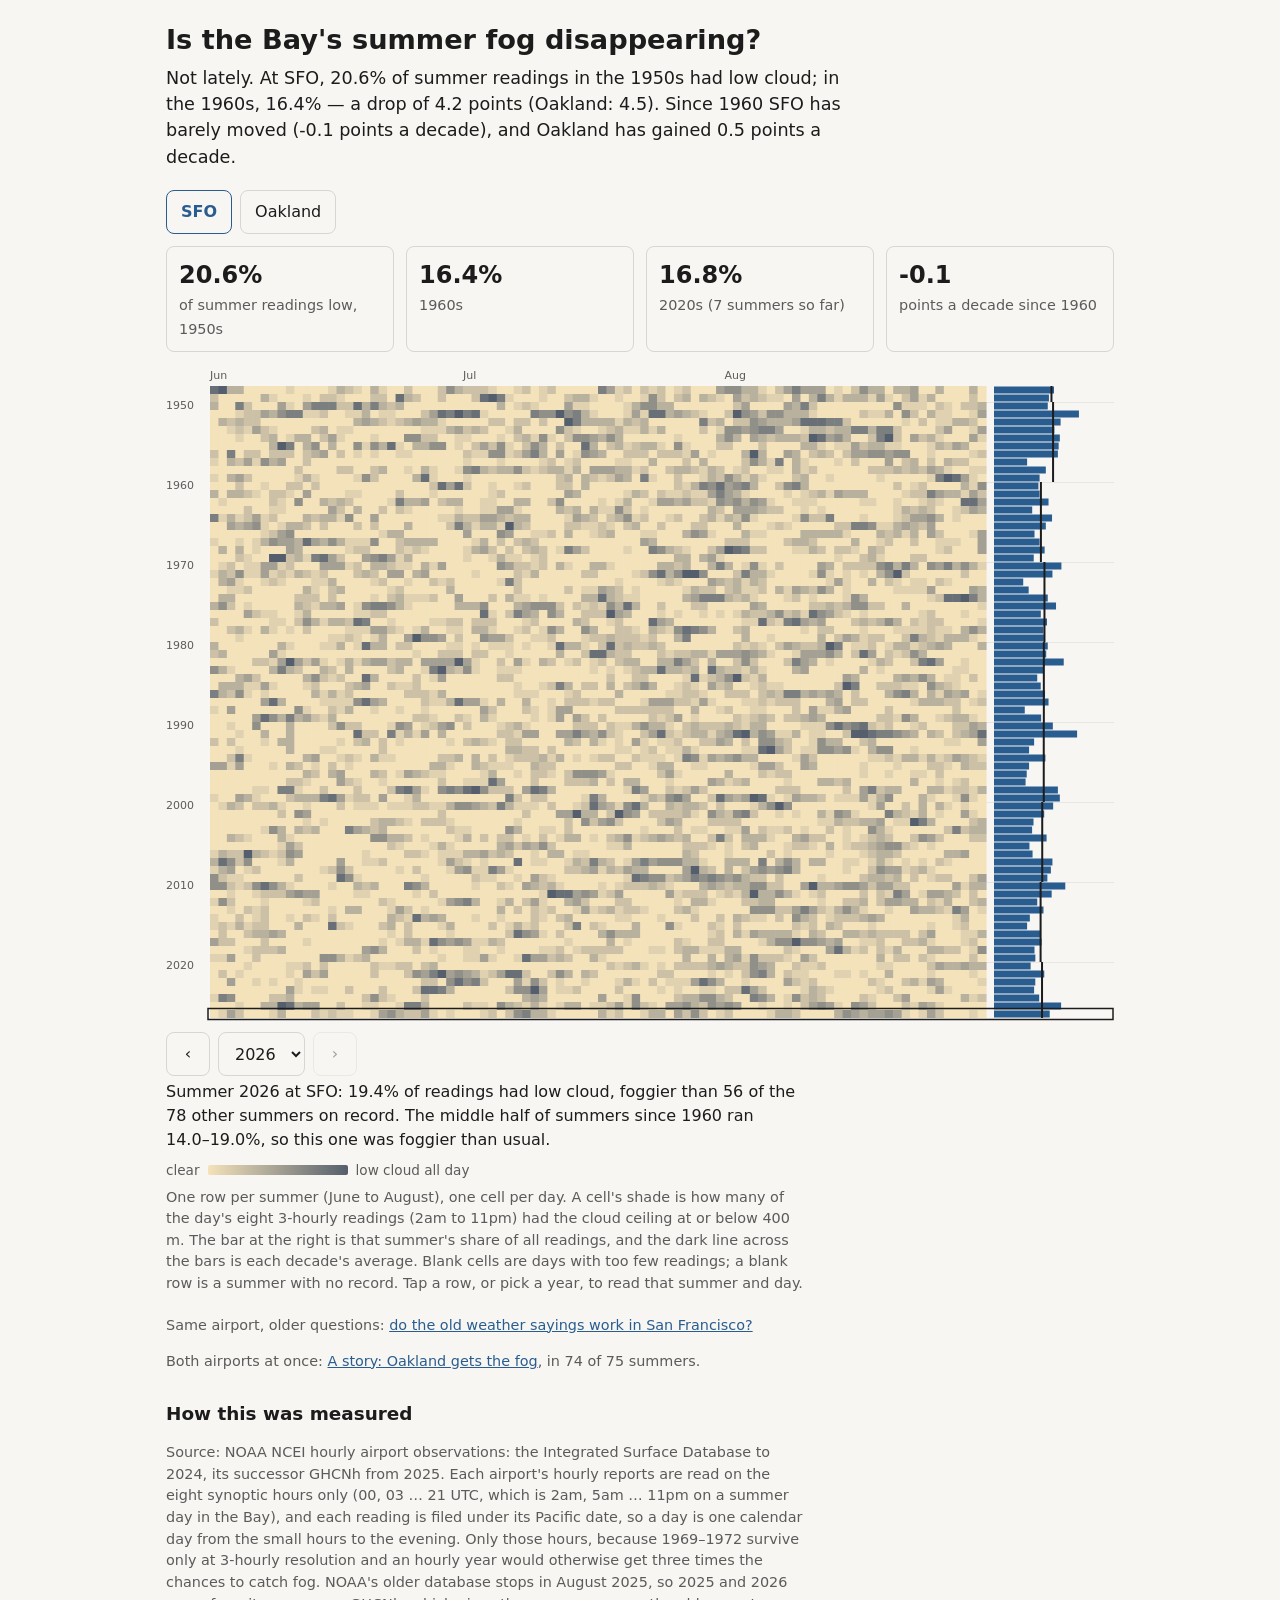
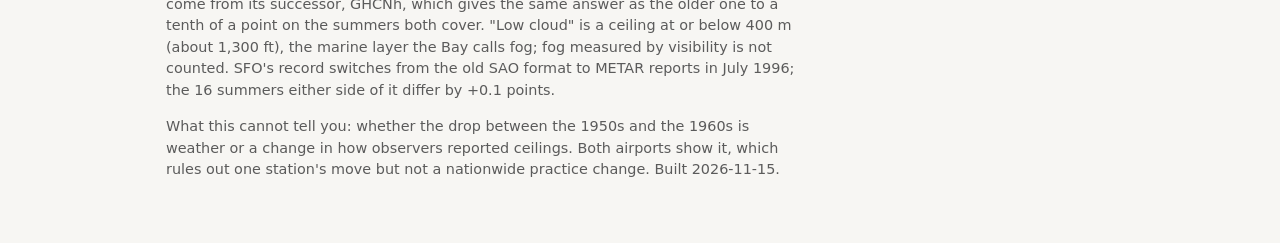
==== index.html @ 88e9e468 "Update fog-decades 2026-11-16 🤖 Generated with [Claude Code](https://claude.com/claude-code)" ====
<!doctype html>
<html lang="en">
<head>
<meta charset="utf-8">
<meta name="viewport" content="width=device-width, initial-scale=1">
<title>Is the Bay's summer fog disappearing?</title>
<meta name="description" content="Every summer day at SFO and Oakland since 1948, read from NOAA's hourly airport observations.">
<meta property="og:type" content="website">
<meta property="og:url" content="https://matmat202.github.io/fog-decades/">
<meta property="og:title" content="Is the Bay's summer fog disappearing?">
<meta property="og:description" content="Every summer day at SFO and Oakland since 1948. The drop came in the 1950s, and SFO has barely moved since.">
<meta property="og:image" content="https://matmat202.github.io/fog-decades/icons/card.png">
<meta property="og:image:width" content="1200">
<meta property="og:image:height" content="630">
<meta name="twitter:card" content="summary_large_image">
<link rel="apple-touch-icon" href="icons/icon-180.png">
<style>
  :root { --bg:#f7f6f3; --fg:#1c1c1c; --muted:#5b5b5b; --line:#d9d6cf; --accent:#2a5d8f; }
  @media (prefers-color-scheme: dark) {
    :root { --bg:#16181b; --fg:#ececec; --muted:#a9a9a9; --line:#33363b; --accent:#8db8e6; }
  }
  * { box-sizing:border-box; }
  body { margin:0; background:var(--bg); color:var(--fg); font:16px/1.5 system-ui, -apple-system, "Segoe UI", sans-serif; }
  main { max-width:980px; margin:0 auto; padding:24px 16px 48px; }
  h1 { font-size:1.7rem; line-height:1.2; margin:0 0 8px; }
  .lede { font-size:1.1rem; margin:0 0 20px; max-width:62ch; }
  .tabs { display:flex; gap:8px; margin:0 0 12px; flex-wrap:wrap; }
  .tabs button { font:inherit; padding:8px 14px; min-height:44px; border:1px solid var(--line); background:transparent; color:var(--fg); border-radius:8px; cursor:pointer; }
  .tabs button[aria-pressed="true"] { border-color:var(--accent); color:var(--accent); font-weight:600; }
  .stats { display:grid; grid-template-columns:repeat(auto-fit, minmax(150px, 1fr)); gap:12px; margin:0 0 16px; }
  .stat { border:1px solid var(--line); border-radius:8px; padding:10px 12px; }
  .stat b { display:block; font-size:1.5rem; }
  .stat span { color:var(--muted); font-size:.9rem; }
  figure { margin:0 0 20px; }
  canvas { width:100%; display:block; }
  figcaption, .note { color:var(--muted); font-size:.9rem; max-width:70ch; }
  .legend { display:flex; align-items:center; gap:8px; color:var(--muted); font-size:.85rem; margin:6px 0; }
  .legend i { display:inline-block; width:140px; height:10px; border-radius:2px; }
  h2 { font-size:1.15rem; margin:28px 0 6px; }
  a { color:var(--accent); }
  canvas { cursor:pointer; }
  .pick { display:flex; align-items:center; gap:8px; margin:10px 0 4px; }
  .pick button, .pick select { font:inherit; min-height:44px; padding:6px 12px; border:1px solid var(--line); background:transparent; color:var(--fg); border-radius:8px; }
  .pick button { min-width:44px; cursor:pointer; }
  .pick button:disabled { opacity:.4; cursor:default; }
  #readout { margin:0 0 8px; max-width:62ch; min-height:3em; }
</style>
</head>
<body>
<main>
  <h1>Is the Bay's summer fog disappearing?</h1>
  <p class="lede" id="answer">Loading NOAA's airport record…</p>

  <div class="tabs" role="group" aria-label="Airport">
    <button type="button" data-stn="sfo" aria-pressed="true">SFO</button>
    <button type="button" data-stn="oak" aria-pressed="false">Oakland</button>
  </div>

  <div class="stats" id="stats"></div>

  <figure>
    <canvas id="grid" role="img" aria-label="One row per summer, one cell per day, darker grey for more low-cloud readings"></canvas>
    <div class="pick">
      <button type="button" id="prev" aria-label="Earlier summer">&lsaquo;</button>
      <select id="year" aria-label="Summer"></select>
      <button type="button" id="next" aria-label="Later summer">&rsaquo;</button>
    </div>
    <p id="readout" aria-live="polite"></p>
    <div class="legend">clear <i id="ramp"></i> low cloud all day</div>
    <figcaption>One row per summer (June to August), one cell per day. A cell's shade is how many of the
      day's eight 3-hourly readings (2am to 11pm) had the cloud ceiling at or below <span class="lowm">400</span> m. The bar at the right is
      that summer's share of all readings, and the dark line across the bars is each decade's average. Blank cells are days with too few readings; a blank row is a summer with no record.
      Tap a row, or pick a year, to read that summer and day.</figcaption>
  </figure>

  <p class="note">Same airport, older questions: <a href="lore/">do the old weather sayings work in San Francisco?</a></p>
  <p class="note">Both airports at once: <a href="story/">A story: Oakland gets the fog</a>, in 74 of 75 summers.</p>

  <h2>How this was measured</h2>
  <p class="note">Source: <span id="source"></span>. Each airport's hourly reports are read on the eight
    synoptic hours only (00, 03 … 21 UTC, which is 2am, 5am … 11pm on a summer day in the Bay), and each reading is
    filed under its Pacific date, so a day is one calendar day from the small hours to the evening. Only those hours, because 1969–1972 survive only at 3-hourly resolution and an
    hourly year would otherwise get three times the chances to catch fog. NOAA's older database stops
    in August 2025, so 2025 and 2026 come from its successor, GHCNh, which gives the same answer as the
    older one to a tenth of a point on the summers both cover. "Low cloud" is a ceiling at or below
    <span class="lowm">400</span> m (about 1,300 ft), the marine layer the Bay calls fog;
    fog measured by visibility is not counted. SFO's record switches from the old SAO format to
    METAR reports in July <span id="asos-year"></span>; the
    <span id="asos-span"></span> summers either side of it differ by <span id="asos-step"></span> points.</p>
  <p class="note">What this cannot tell you: whether the drop between the 1950s and the 1960s is weather or a
    change in how observers reported ceilings. Both airports show it, which rules out one station's move but
    not a nationwide practice change. Built <span id="built"></span>.</p>
</main>
<script src="data/fog-data.js"></script>
<script src="fog.js"></script>
</body>
</html>
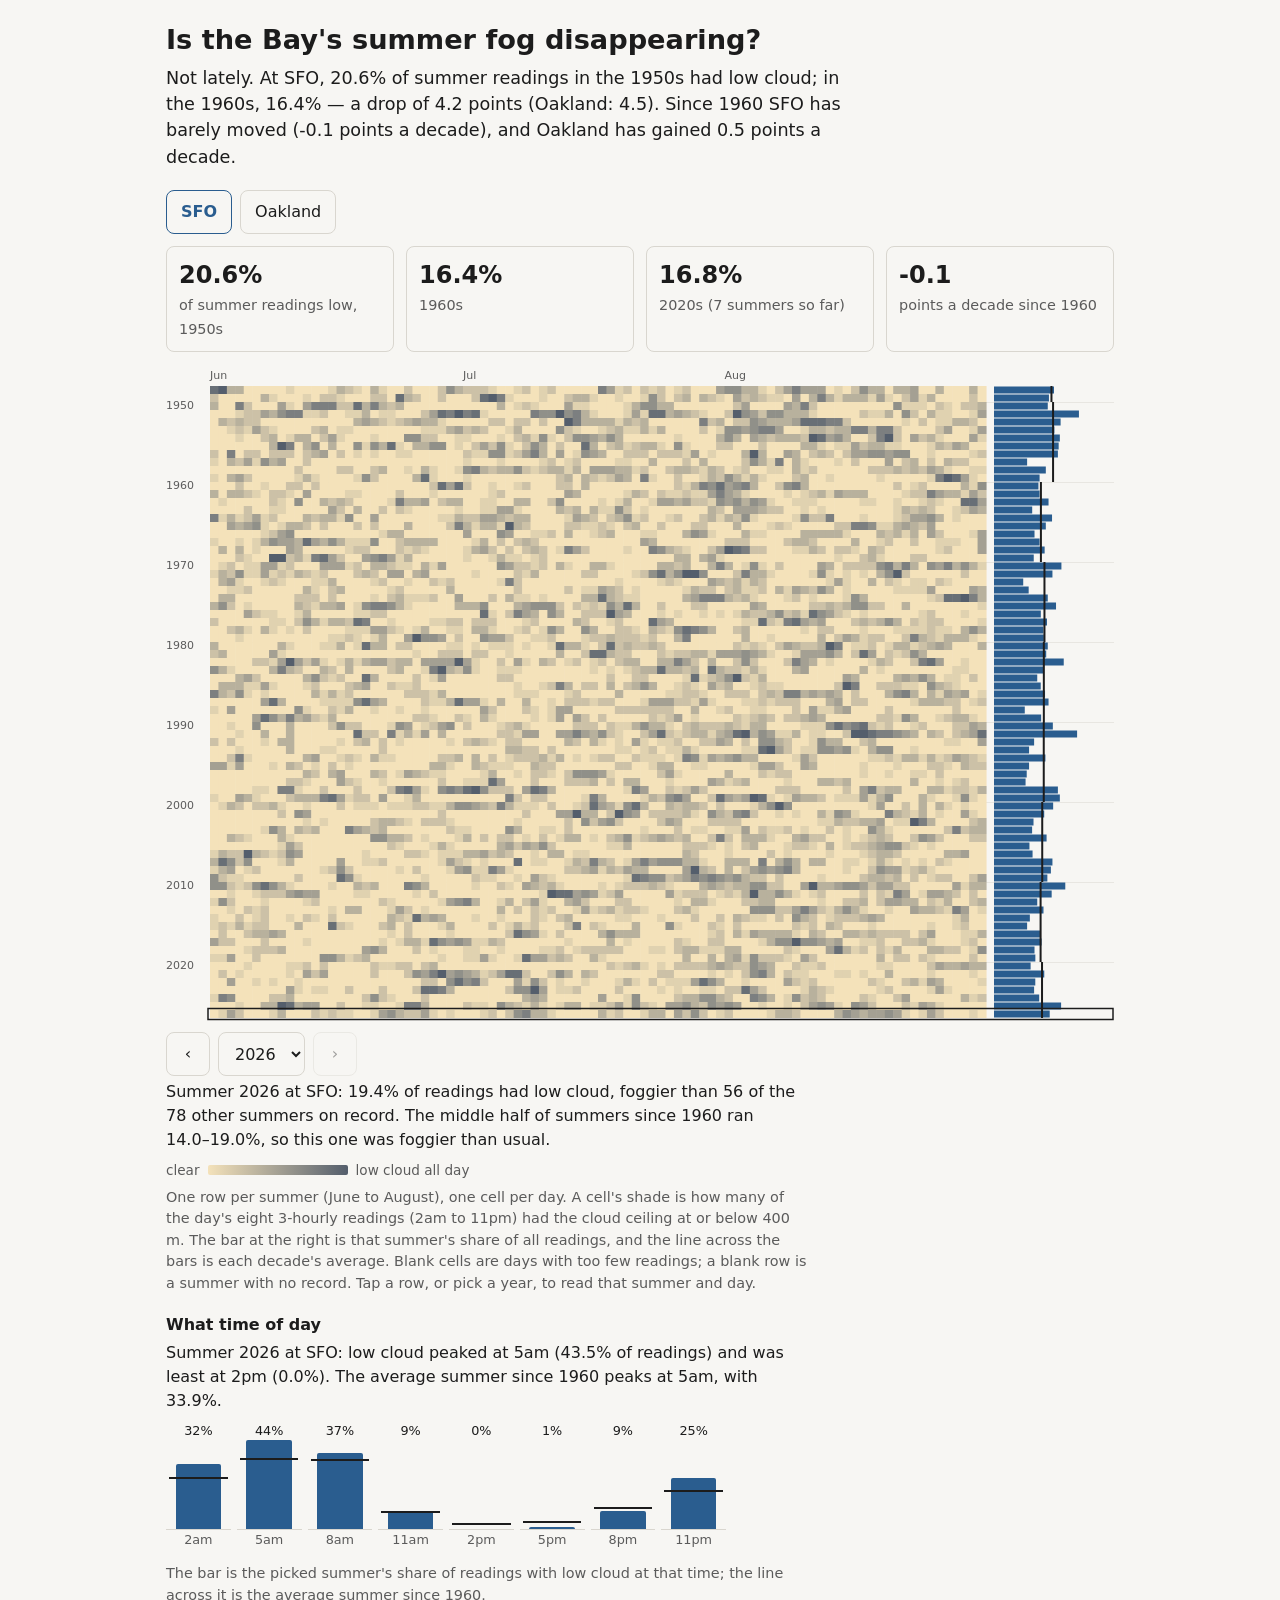
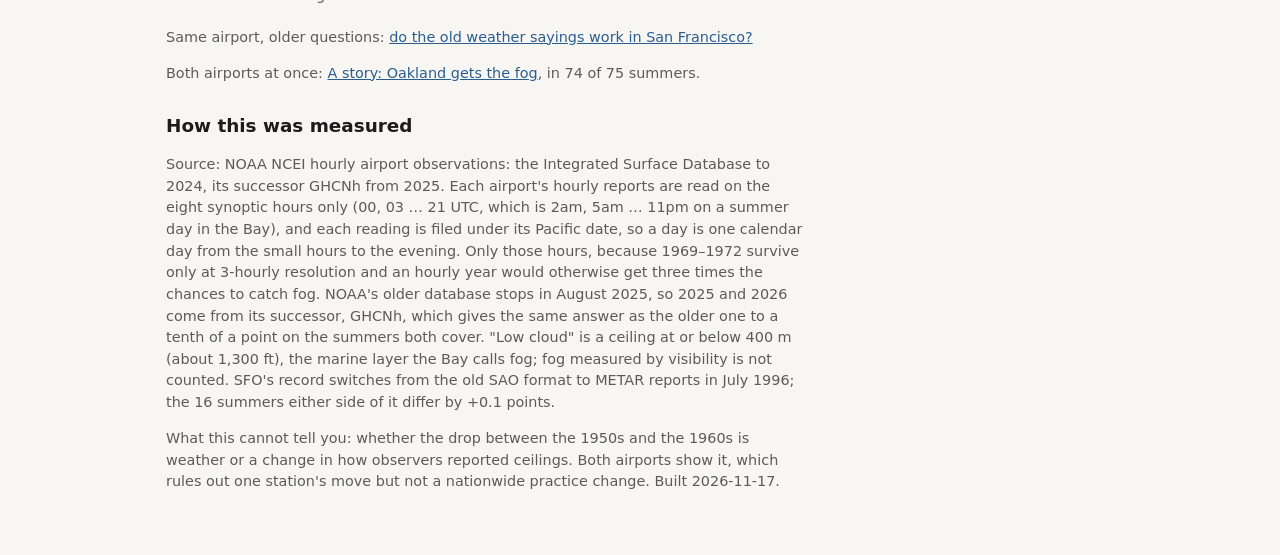
==== commit 5ae63683: "Update fog-decades 2026-11-17 🤖 Generated with [Claude Code](https://claude.com/claude-code)" ====
--- a/index.html
+++ b/index.html
@@ -44,6 +44,15 @@
   .pick button { min-width:44px; cursor:pointer; }
   .pick button:disabled { opacity:.4; cursor:default; }
   #readout { margin:0 0 8px; max-width:62ch; min-height:3em; }
+  h3 { font-size:1rem; margin:18px 0 4px; }
+  #when { margin:0 0 8px; max-width:62ch; }
+  .hours { display:grid; grid-template-columns:repeat(8, 1fr); gap:6px; max-width:560px; }
+  .hr { display:flex; flex-direction:column; align-items:center; font-size:.8rem; color:var(--muted); min-width:0; }
+  .hr .col { position:relative; width:100%; height:90px; border-bottom:1px solid var(--line); }
+  .hr .bar { position:absolute; bottom:0; left:15%; width:70%; background:var(--accent); border-radius:2px 2px 0 0; }
+  .hr .avg { position:absolute; left:5%; width:90%; height:2px; margin-bottom:-1px; background:var(--fg); }
+  .hr .v { color:var(--fg); }
+  .hr .t { white-space:nowrap; }
 </style>
 </head>
 <body>
@@ -69,8 +78,12 @@
     <div class="legend">clear <i id="ramp"></i> low cloud all day</div>
     <figcaption>One row per summer (June to August), one cell per day. A cell's shade is how many of the
       day's eight 3-hourly readings (2am to 11pm) had the cloud ceiling at or below <span class="lowm">400</span> m. The bar at the right is
-      that summer's share of all readings, and the dark line across the bars is each decade's average. Blank cells are days with too few readings; a blank row is a summer with no record.
+      that summer's share of all readings, and the line across the bars is each decade's average. Blank cells are days with too few readings; a blank row is a summer with no record.
       Tap a row, or pick a year, to read that summer and day.</figcaption>
+    <h3>What time of day</h3>
+    <p id="when" aria-live="polite"></p>
+    <div class="hours" id="hours" role="list" aria-label="Share of readings with low cloud at each time of day, picked summer"></div>
+    <p class="note">The bar is the picked summer's share of readings with low cloud at that time; the line across it is the average summer since <span id="hours-from"></span>.</p>
   </figure>
 
   <p class="note">Same airport, older questions: <a href="lore/">do the old weather sayings work in San Francisco?</a></p>
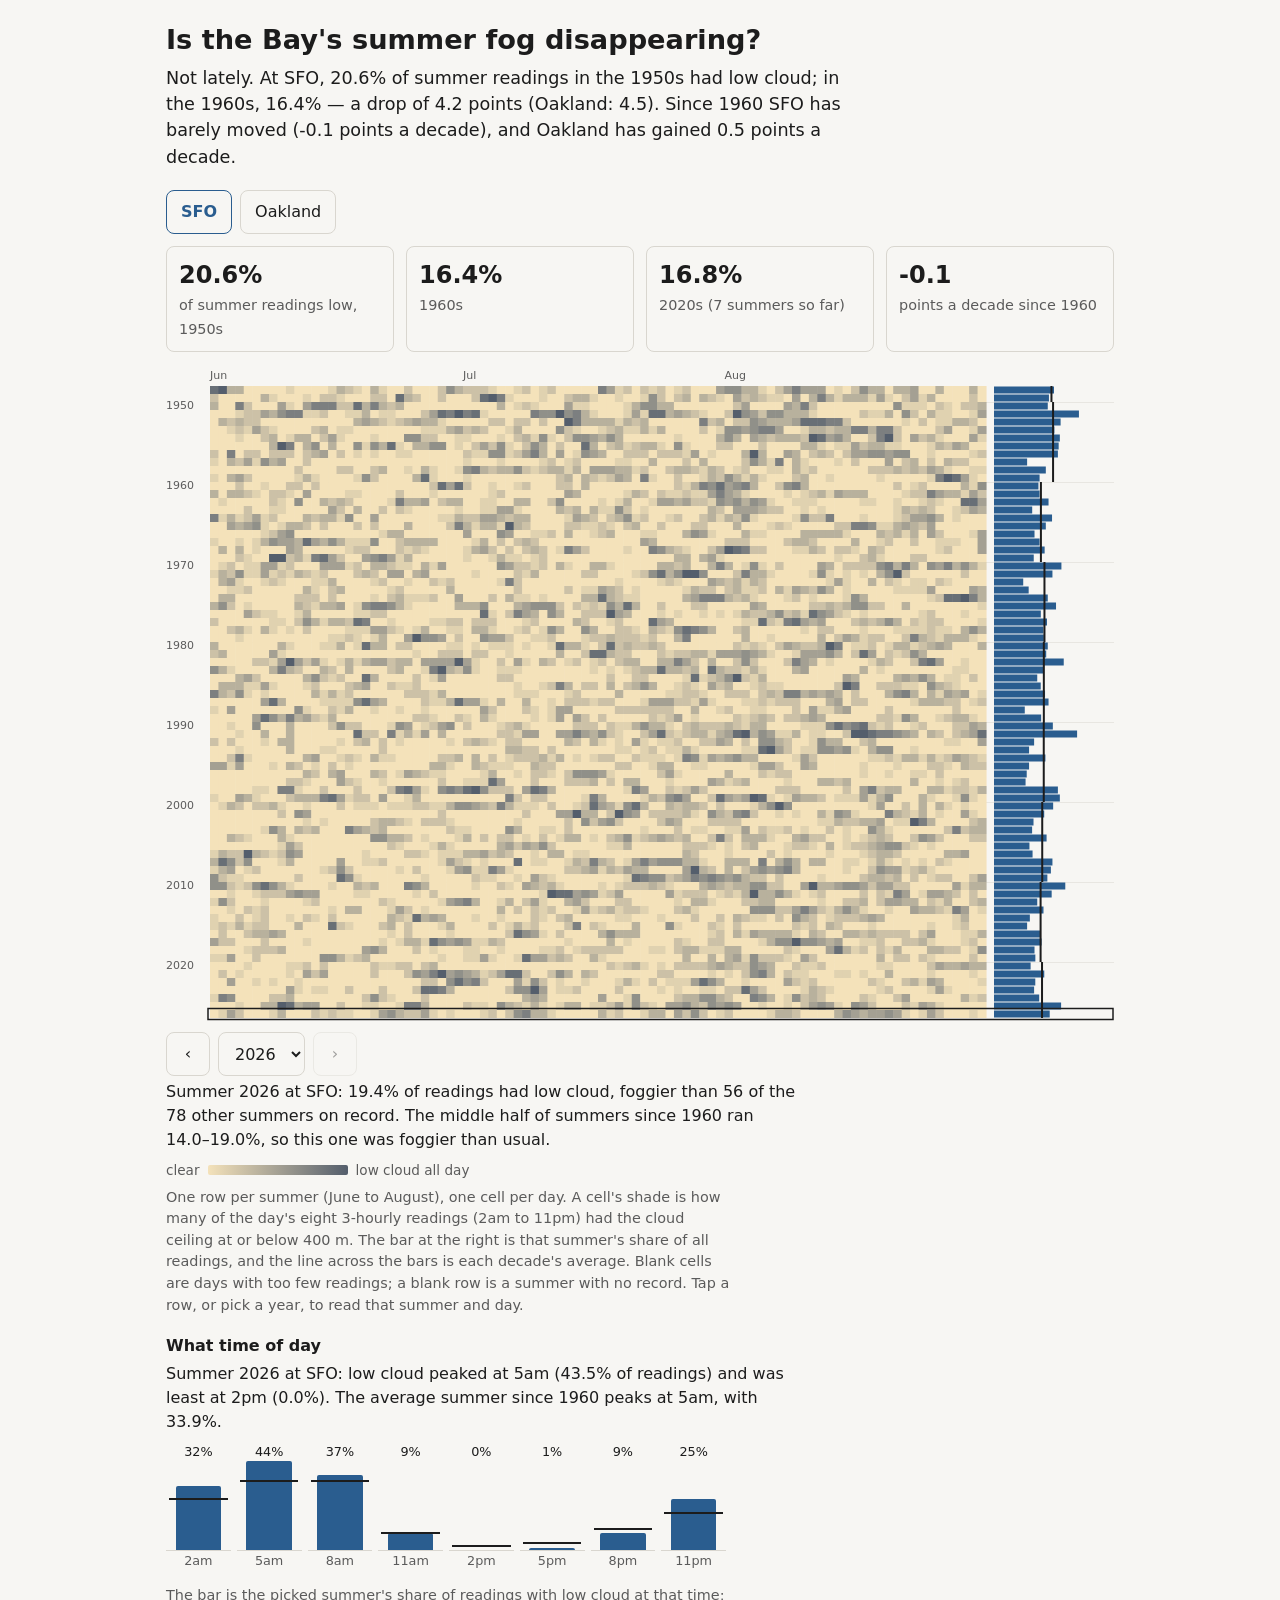
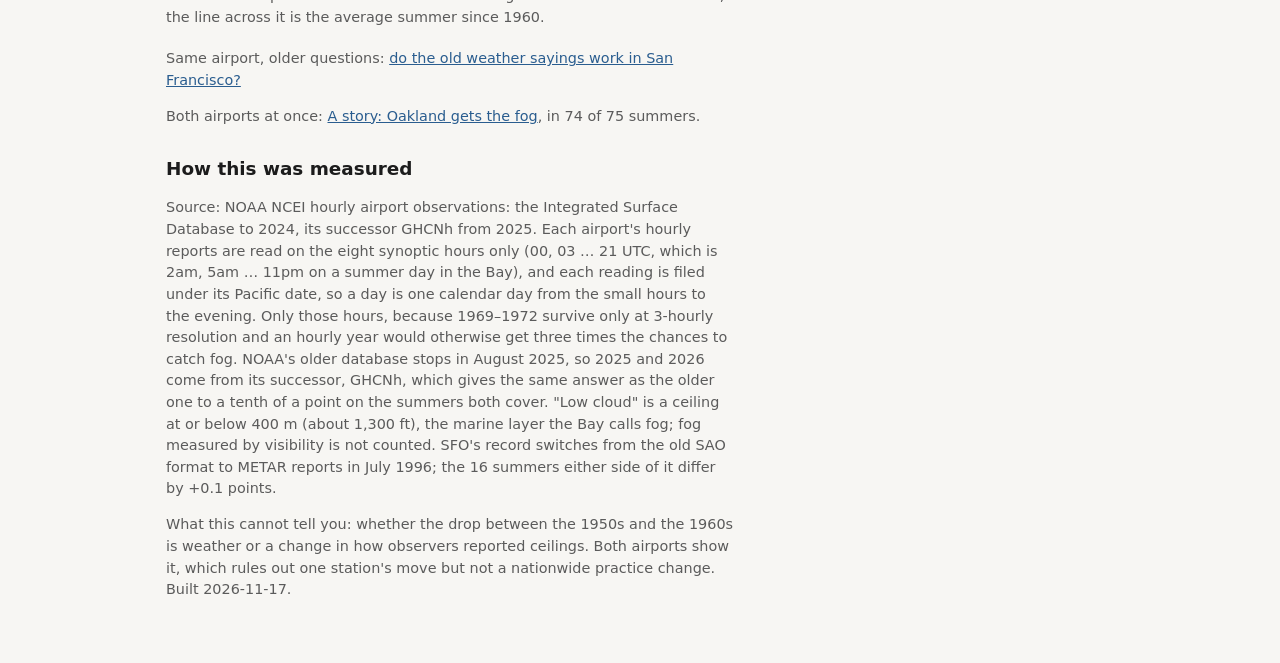
==== commit da661fd2: "Update fog-decades 2026-11-17 🤖 Generated with [Claude Code](https://claude.com/claude-code)" ====
--- a/index.html
+++ b/index.html
@@ -33,7 +33,7 @@
   .stat span { color:var(--muted); font-size:.9rem; }
   figure { margin:0 0 20px; }
   canvas { width:100%; display:block; }
-  figcaption, .note { color:var(--muted); font-size:.9rem; max-width:70ch; }
+  figcaption, .note { color:var(--muted); font-size:.9rem; max-width:62ch; }
   .legend { display:flex; align-items:center; gap:8px; color:var(--muted); font-size:.85rem; margin:6px 0; }
   .legend i { display:inline-block; width:140px; height:10px; border-radius:2px; }
   h2 { font-size:1.15rem; margin:28px 0 6px; }
@@ -47,6 +47,13 @@
   h3 { font-size:1rem; margin:18px 0 4px; }
   #when { margin:0 0 8px; max-width:62ch; }
   .hours { display:grid; grid-template-columns:repeat(8, 1fr); gap:6px; max-width:560px; }
+  /* Four across on a phone. At 375px eight columns are 36px each, and at Android's largest
+     text setting (every font size x1.5) "11pm" is about 40px and was drawn on top of "8pm" --
+     a fixed-height box that grows its text does not clip, so only projects/text-spacing saw
+     it. 4+4 keeps the day in order and gives each label ~78px. Measured, not guessed: an
+     auto-fit track was tried first and gave 7+1 at a 560px window, which is worse than the
+     eight it replaced. Above this the row is at least 59px a column, which holds 40px. */
+  @media (max-width:560px){ .hours { grid-template-columns:repeat(4, 1fr); } }
   .hr { display:flex; flex-direction:column; align-items:center; font-size:.8rem; color:var(--muted); min-width:0; }
   .hr .col { position:relative; width:100%; height:90px; border-bottom:1px solid var(--line); }
   .hr .bar { position:absolute; bottom:0; left:15%; width:70%; background:var(--accent); border-radius:2px 2px 0 0; }
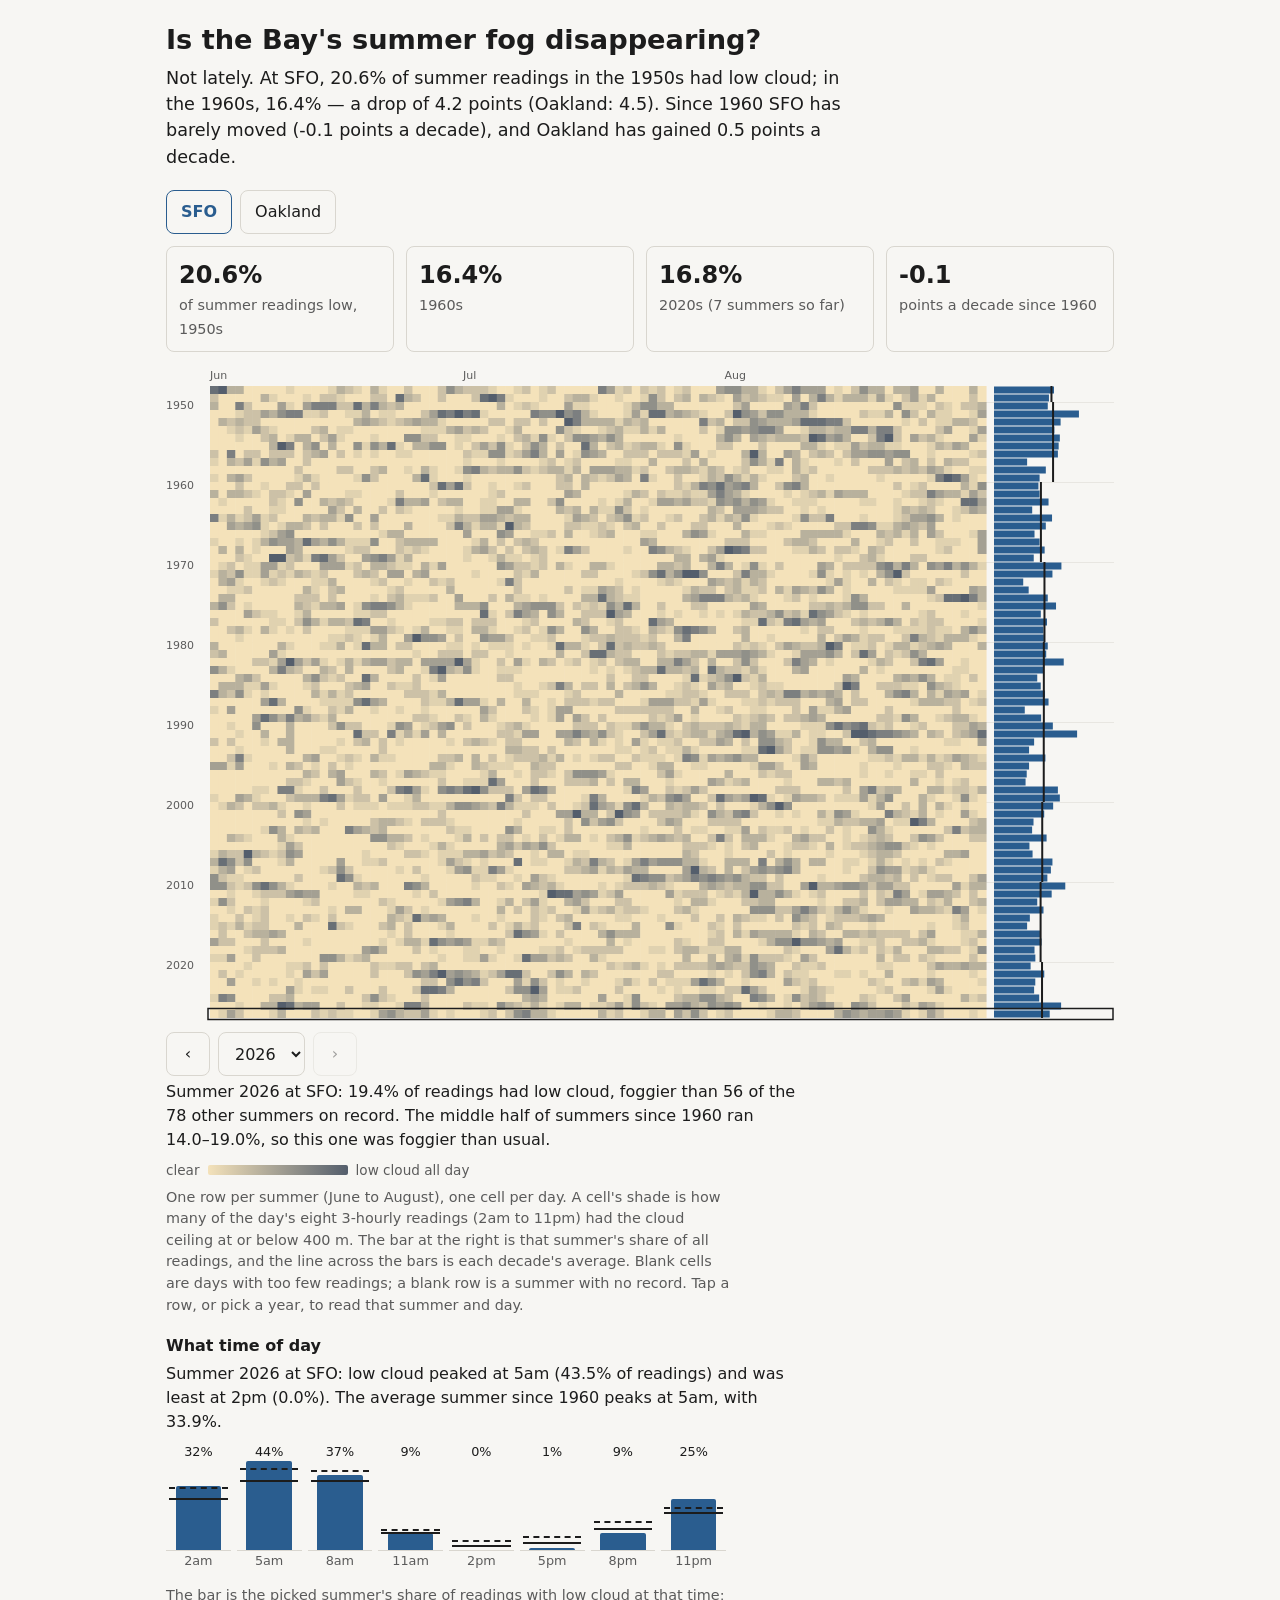
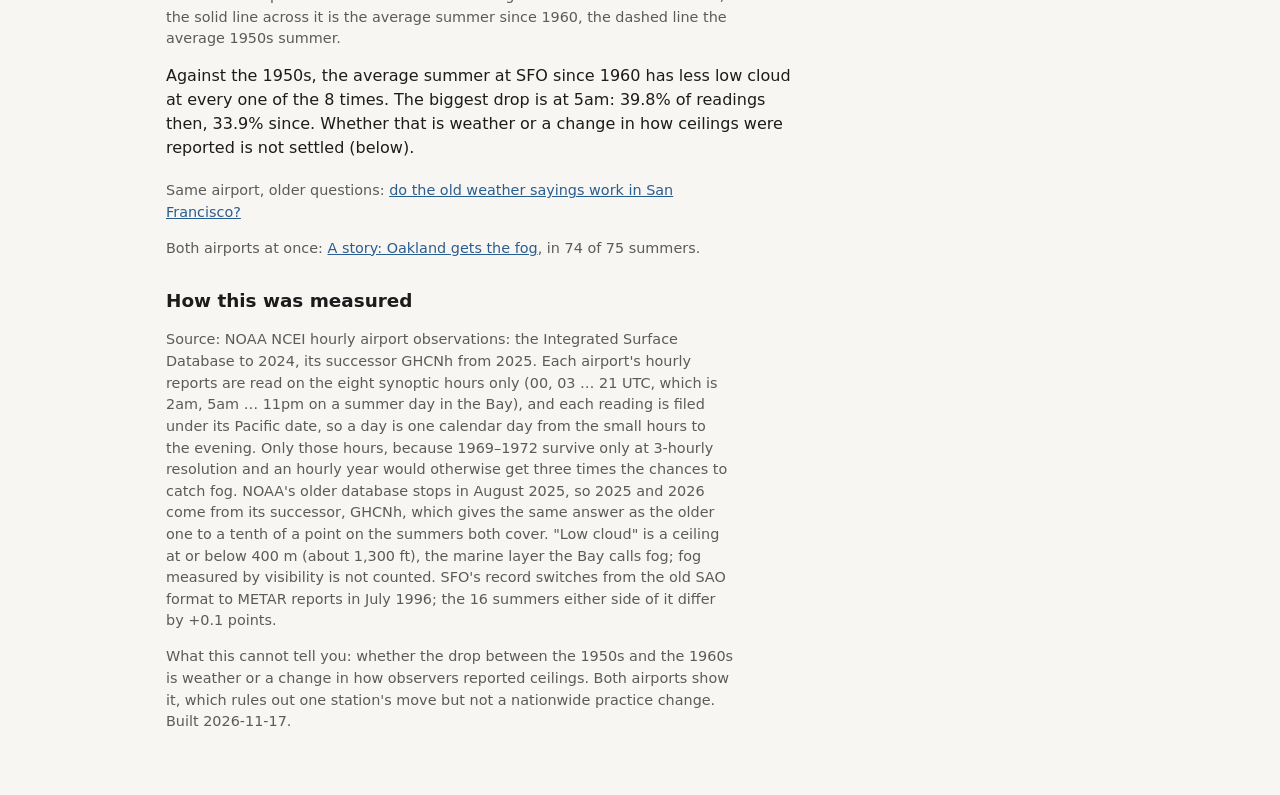
==== commit 7f43c33d: "Update fog-decades 2026-11-20 🤖 Generated with [Claude Code](https://claude.com/claude-code)" ====
--- a/index.html
+++ b/index.html
@@ -58,6 +58,8 @@
   .hr .col { position:relative; width:100%; height:90px; border-bottom:1px solid var(--line); }
   .hr .bar { position:absolute; bottom:0; left:15%; width:70%; background:var(--accent); border-radius:2px 2px 0 0; }
   .hr .avg { position:absolute; left:5%; width:90%; height:2px; margin-bottom:-1px; background:var(--fg); }
+  .hr .old { position:absolute; left:5%; width:90%; height:0; margin-bottom:-1px; border-top:2px dashed var(--fg); }
+  #then { margin:8px 0 0; max-width:62ch; }
   .hr .v { color:var(--fg); }
   .hr .t { white-space:nowrap; }
 </style>
@@ -90,7 +92,8 @@
     <h3>What time of day</h3>
     <p id="when" aria-live="polite"></p>
     <div class="hours" id="hours" role="list" aria-label="Share of readings with low cloud at each time of day, picked summer"></div>
-    <p class="note">The bar is the picked summer's share of readings with low cloud at that time; the line across it is the average summer since <span id="hours-from"></span>.</p>
+    <p class="note">The bar is the picked summer's share of readings with low cloud at that time; the solid line across it is the average summer since <span id="hours-from"></span>, the dashed line the average 1950s summer.</p>
+    <p id="then"></p>
   </figure>
 
   <p class="note">Same airport, older questions: <a href="lore/">do the old weather sayings work in San Francisco?</a></p>
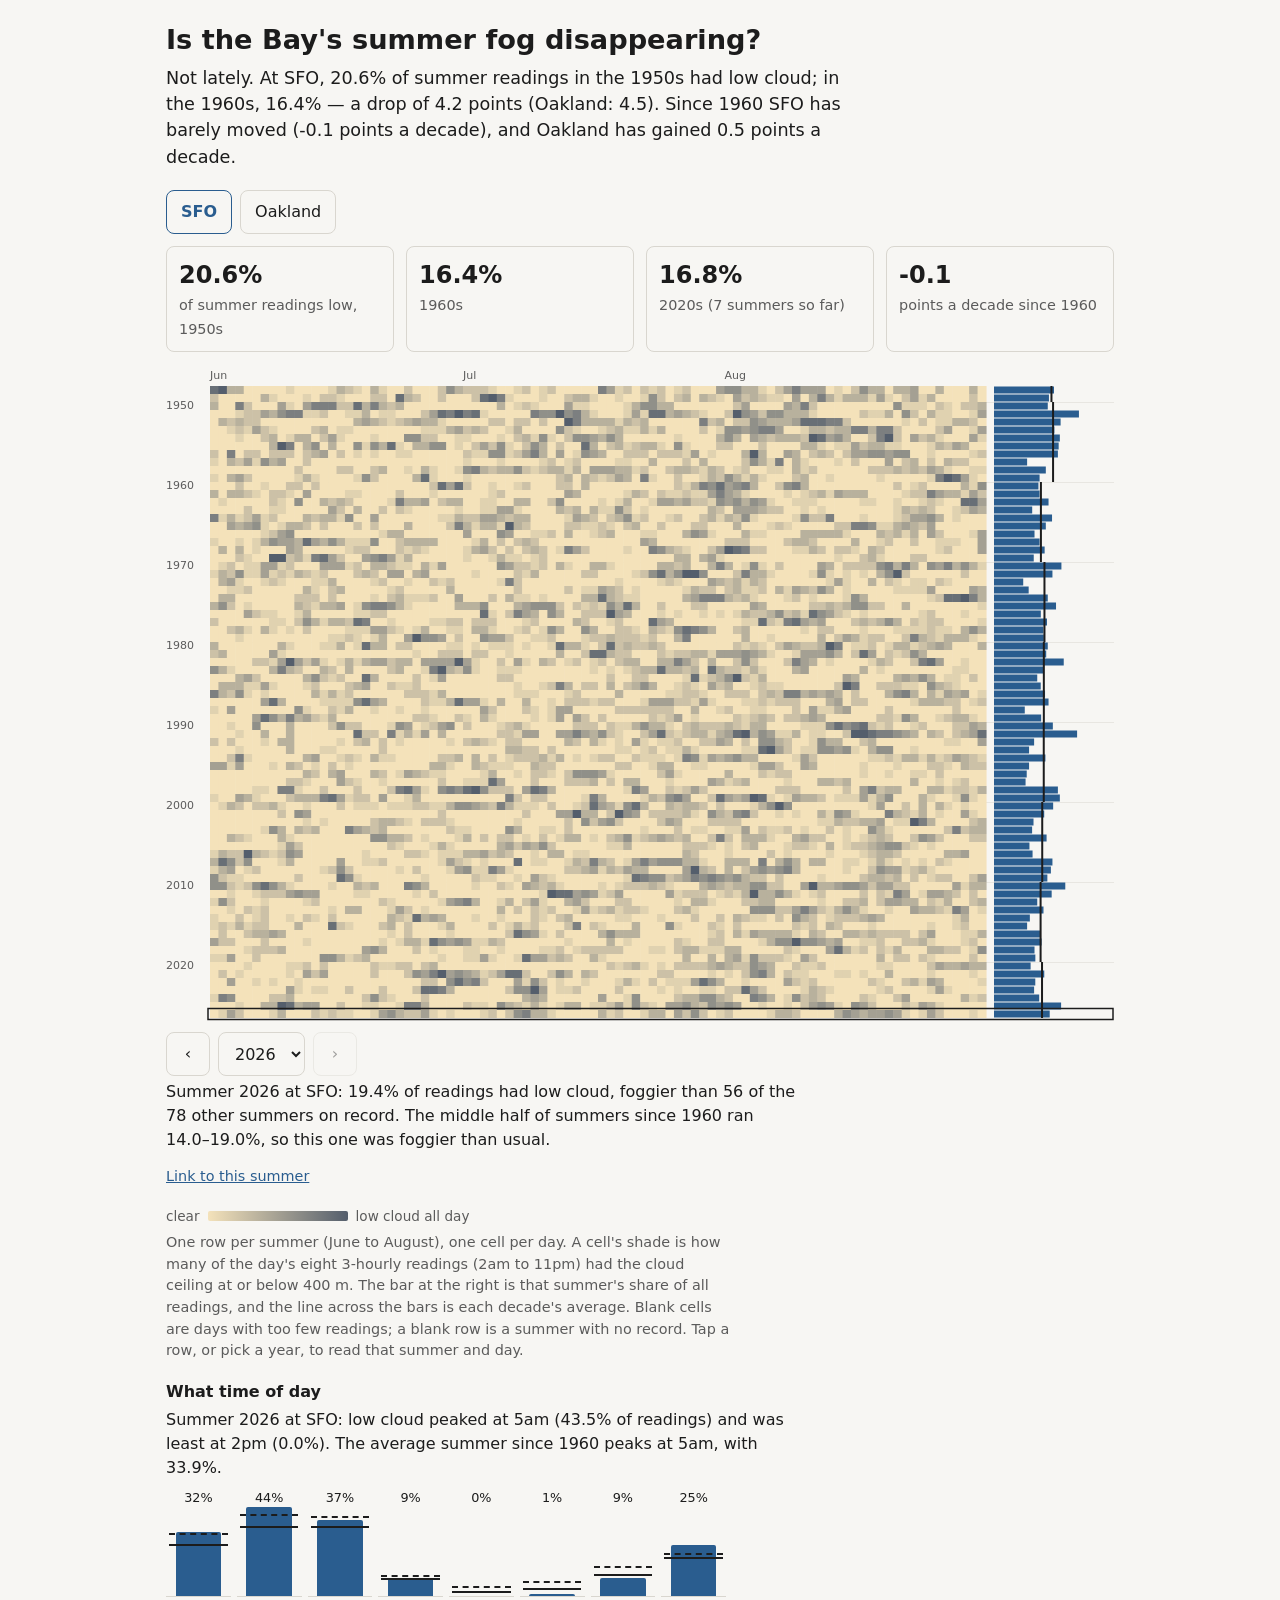
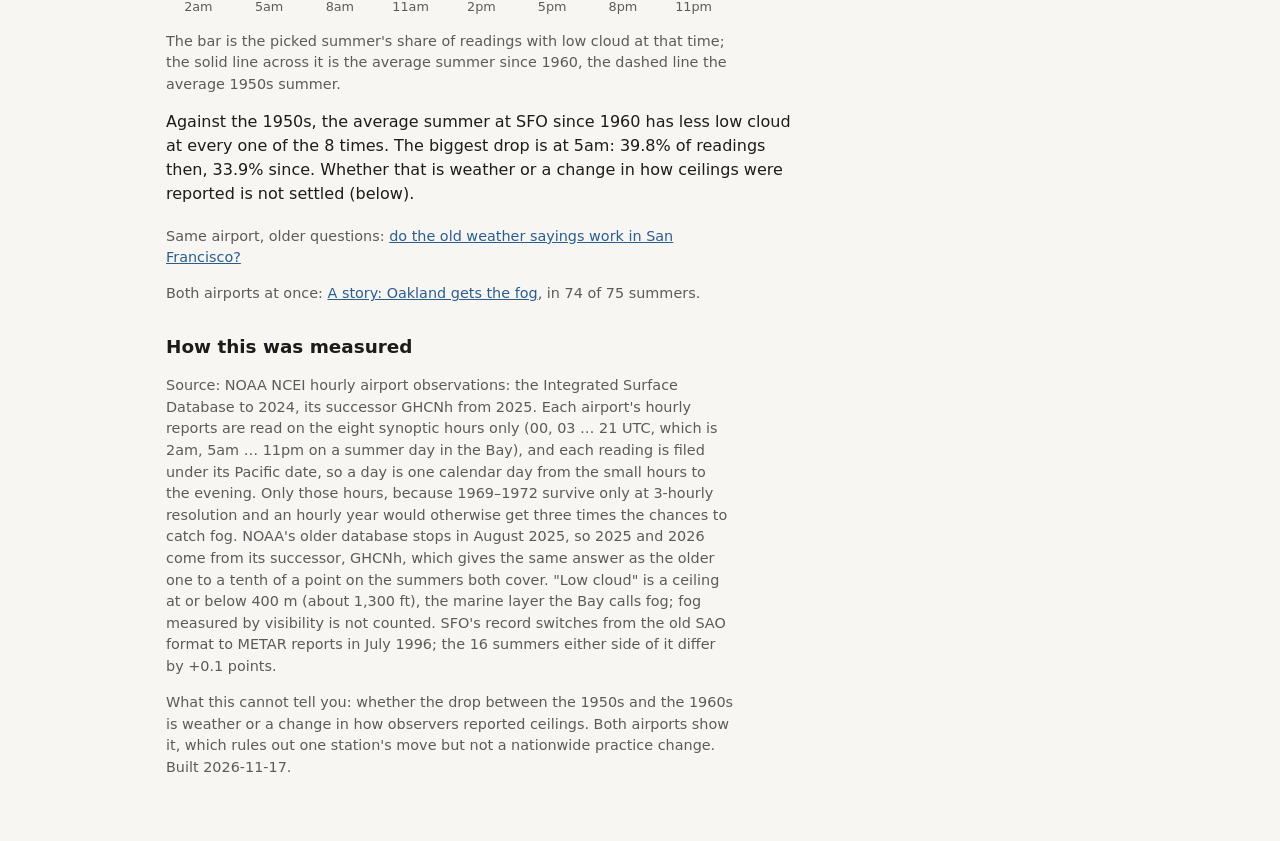
==== commit ca42533b: "Update fog-decades 2026-11-22 🤖 Generated with [Claude Code](https://claude.com/claude-code)" ====
--- a/index.html
+++ b/index.html
@@ -43,7 +43,9 @@
   .pick button, .pick select { font:inherit; min-height:44px; padding:6px 12px; border:1px solid var(--line); background:transparent; color:var(--fg); border-radius:8px; }
   .pick button { min-width:44px; cursor:pointer; }
   .pick button:disabled { opacity:.4; cursor:default; }
-  #readout { margin:0 0 8px; max-width:62ch; min-height:3em; }
+  #readout { margin:0 0 4px; max-width:62ch; min-height:3em; }
+  .share { margin:0 0 8px; font-size:.9rem; }
+  .share a { display:inline-block; padding:10px 0; }
   h3 { font-size:1rem; margin:18px 0 4px; }
   #when { margin:0 0 8px; max-width:62ch; }
   .hours { display:grid; grid-template-columns:repeat(8, 1fr); gap:6px; max-width:560px; }
@@ -84,6 +86,7 @@
       <button type="button" id="next" aria-label="Later summer">&rsaquo;</button>
     </div>
     <p id="readout" aria-live="polite"></p>
+    <p class="share"><a id="permalink" href="#sfo">Link to this summer</a></p>
     <div class="legend">clear <i id="ramp"></i> low cloud all day</div>
     <figcaption>One row per summer (June to August), one cell per day. A cell's shade is how many of the
       day's eight 3-hourly readings (2am to 11pm) had the cloud ceiling at or below <span class="lowm">400</span> m. The bar at the right is
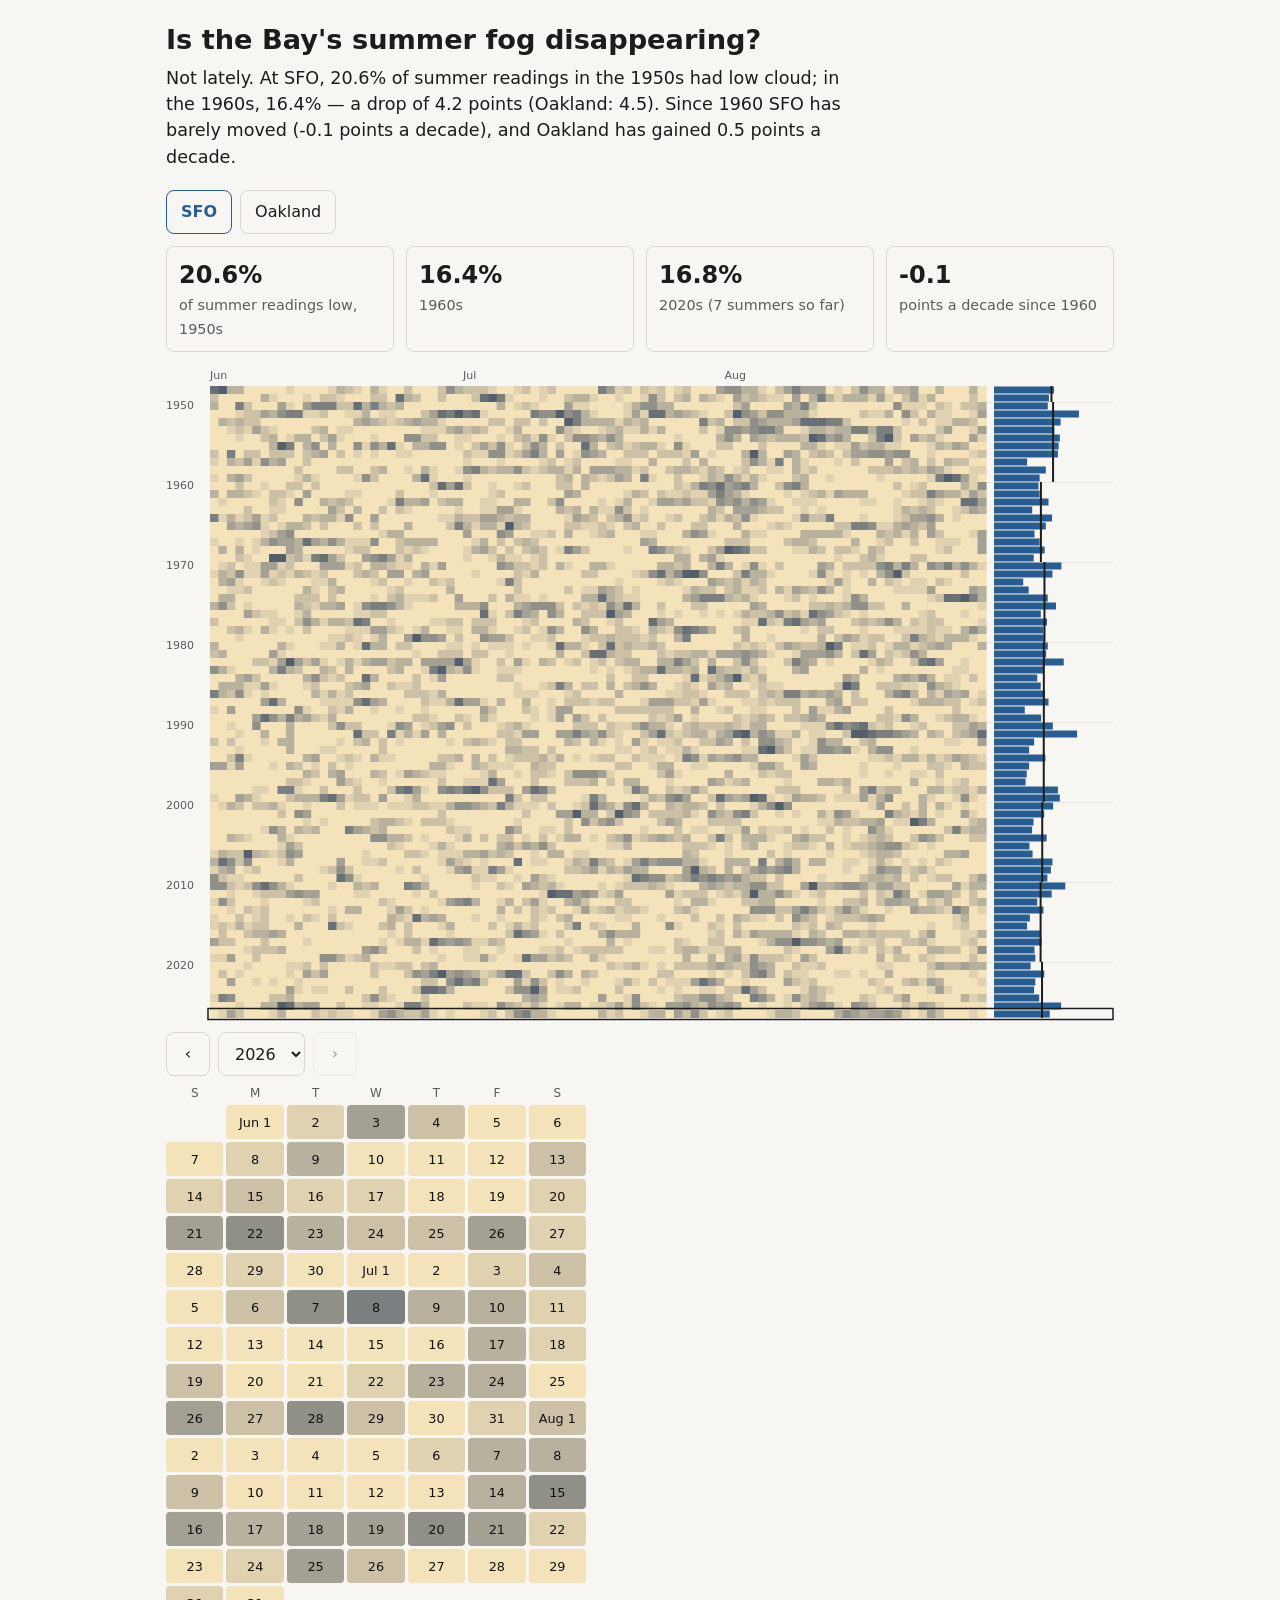
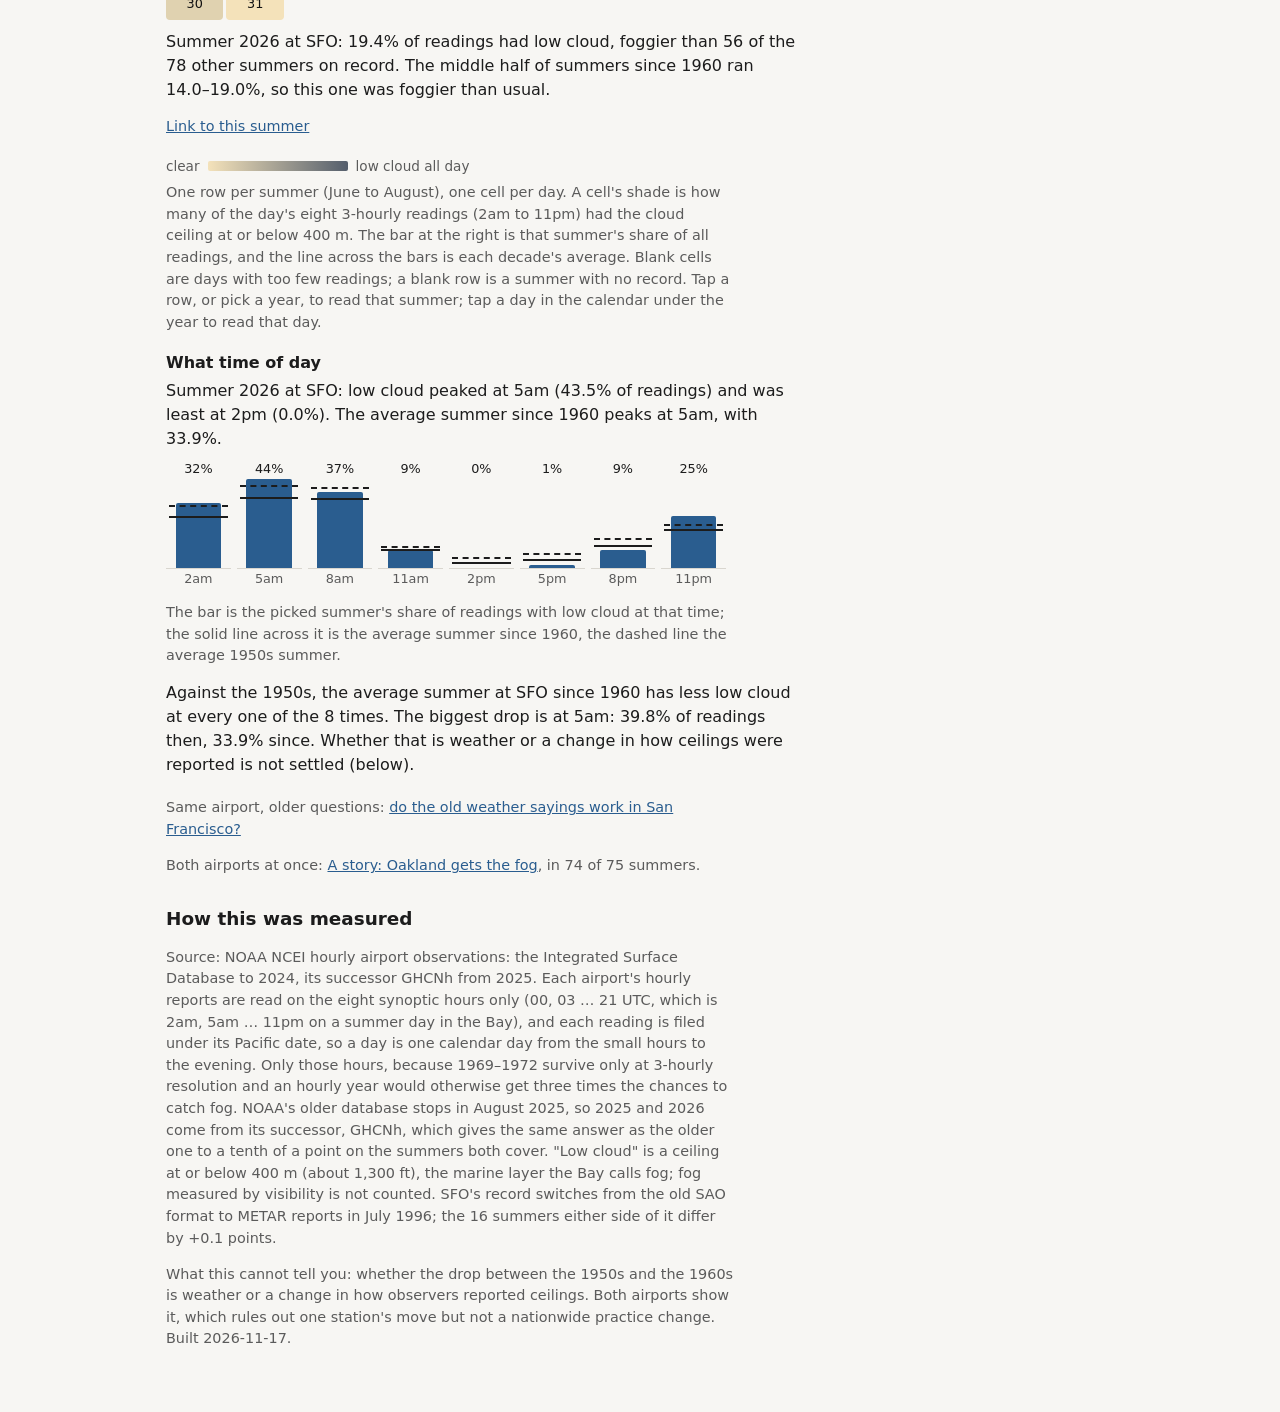
==== commit 13174638: "Update fog-decades 2026-11-23 🤖 Generated with [Claude Code](https://claude.com/claude-code)" ====
--- a/index.html
+++ b/index.html
@@ -43,6 +43,12 @@
   .pick button, .pick select { font:inherit; min-height:44px; padding:6px 12px; border:1px solid var(--line); background:transparent; color:var(--fg); border-radius:8px; }
   .pick button { min-width:44px; cursor:pointer; }
   .pick button:disabled { opacity:.4; cursor:default; }
+  .days { display:grid; grid-template-columns:repeat(7, 1fr); gap:3px; max-width:420px; margin:8px 0 10px; }
+  .days .wd { text-align:center; font-size:.75rem; color:var(--muted); }
+  .days button { font:inherit; font-size:.8rem; min-height:34px; padding:0; border:1px solid transparent; border-radius:4px; cursor:pointer; white-space:nowrap; }
+  .days button.none { background:transparent; color:var(--muted); border:1px dashed var(--line); }
+  .days button[aria-pressed="true"] { outline:2px solid var(--fg); outline-offset:1px; font-weight:700; }
+  .days button:focus-visible { outline:3px solid var(--accent); outline-offset:1px; }
   #readout { margin:0 0 4px; max-width:62ch; min-height:3em; }
   .share { margin:0 0 8px; font-size:.9rem; }
   .share a { display:inline-block; padding:10px 0; }
@@ -85,13 +91,14 @@
       <select id="year" aria-label="Summer"></select>
       <button type="button" id="next" aria-label="Later summer">&rsaquo;</button>
     </div>
+    <div class="days" id="days" role="group"></div>
     <p id="readout" aria-live="polite"></p>
     <p class="share"><a id="permalink" href="#sfo">Link to this summer</a></p>
     <div class="legend">clear <i id="ramp"></i> low cloud all day</div>
     <figcaption>One row per summer (June to August), one cell per day. A cell's shade is how many of the
       day's eight 3-hourly readings (2am to 11pm) had the cloud ceiling at or below <span class="lowm">400</span> m. The bar at the right is
       that summer's share of all readings, and the line across the bars is each decade's average. Blank cells are days with too few readings; a blank row is a summer with no record.
-      Tap a row, or pick a year, to read that summer and day.</figcaption>
+      Tap a row, or pick a year, to read that summer; tap a day in the calendar under the year to read that day.</figcaption>
     <h3>What time of day</h3>
     <p id="when" aria-live="polite"></p>
     <div class="hours" id="hours" role="list" aria-label="Share of readings with low cloud at each time of day, picked summer"></div>
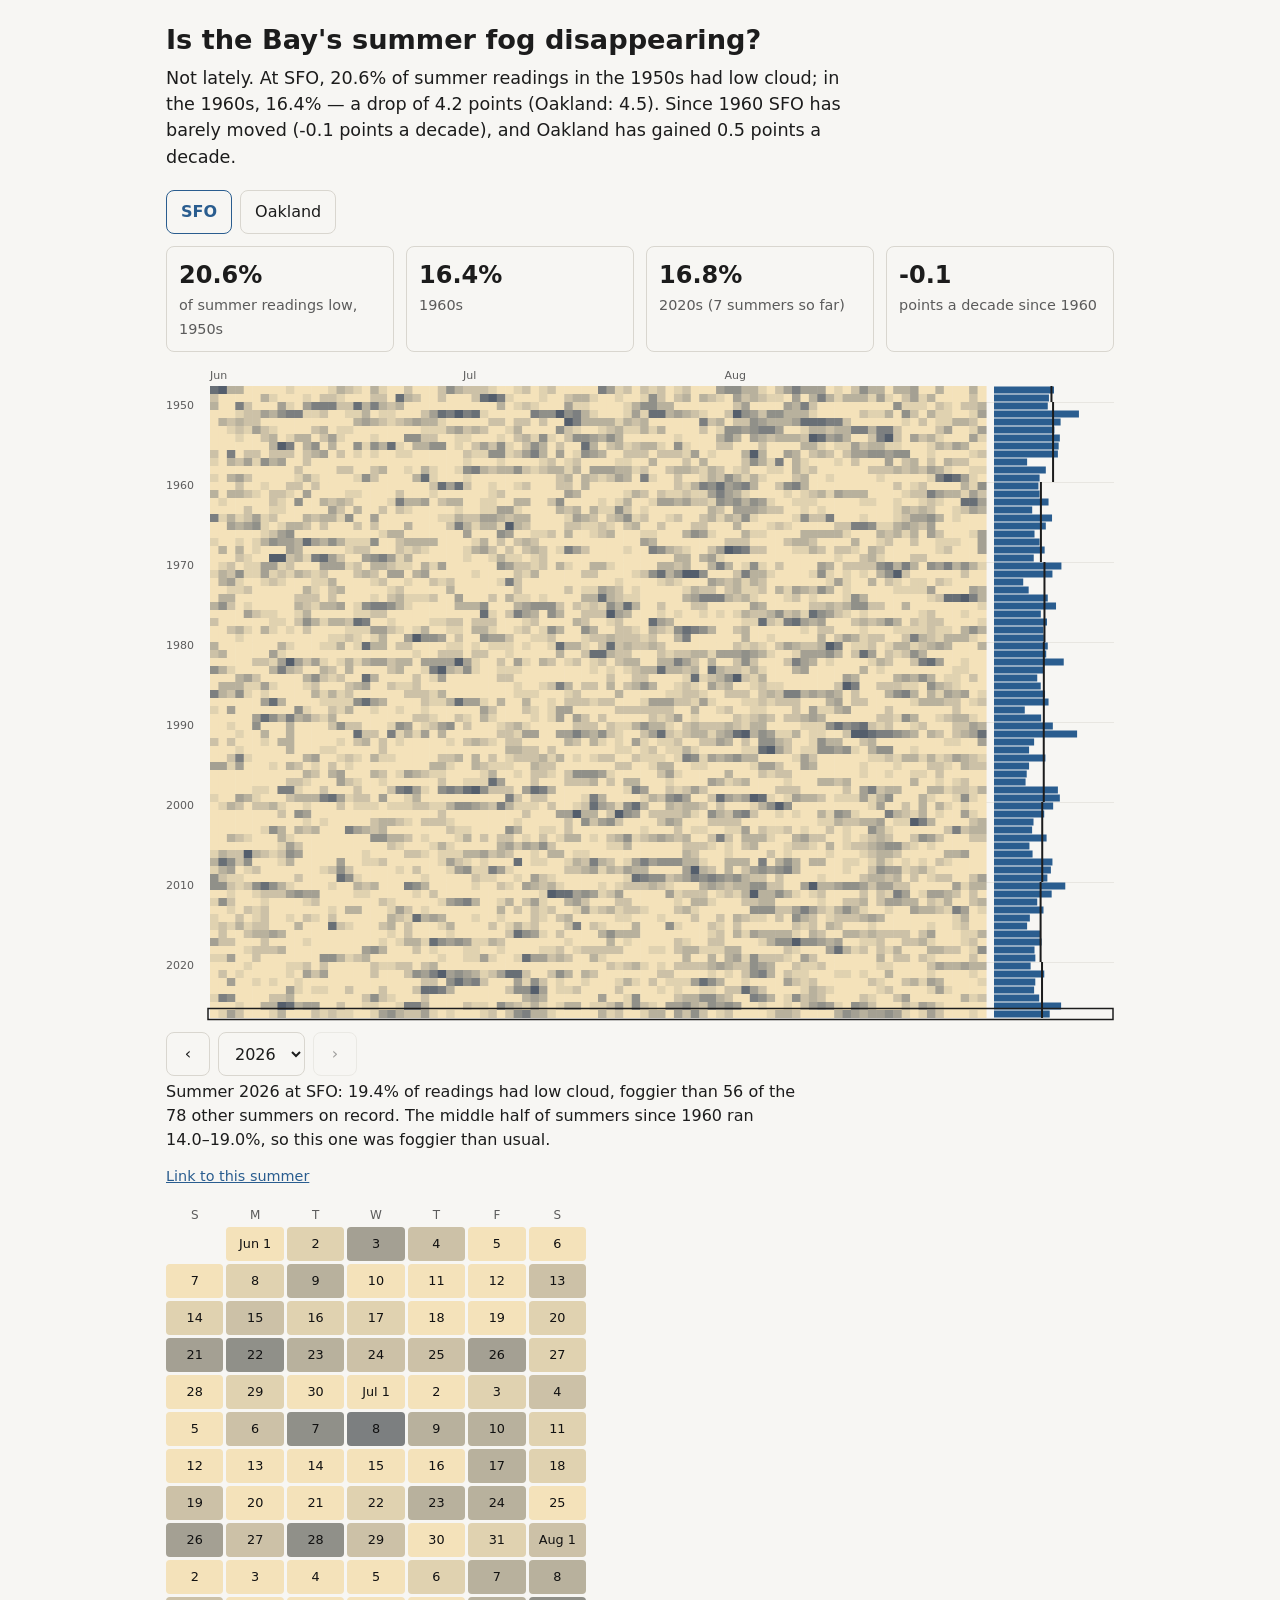
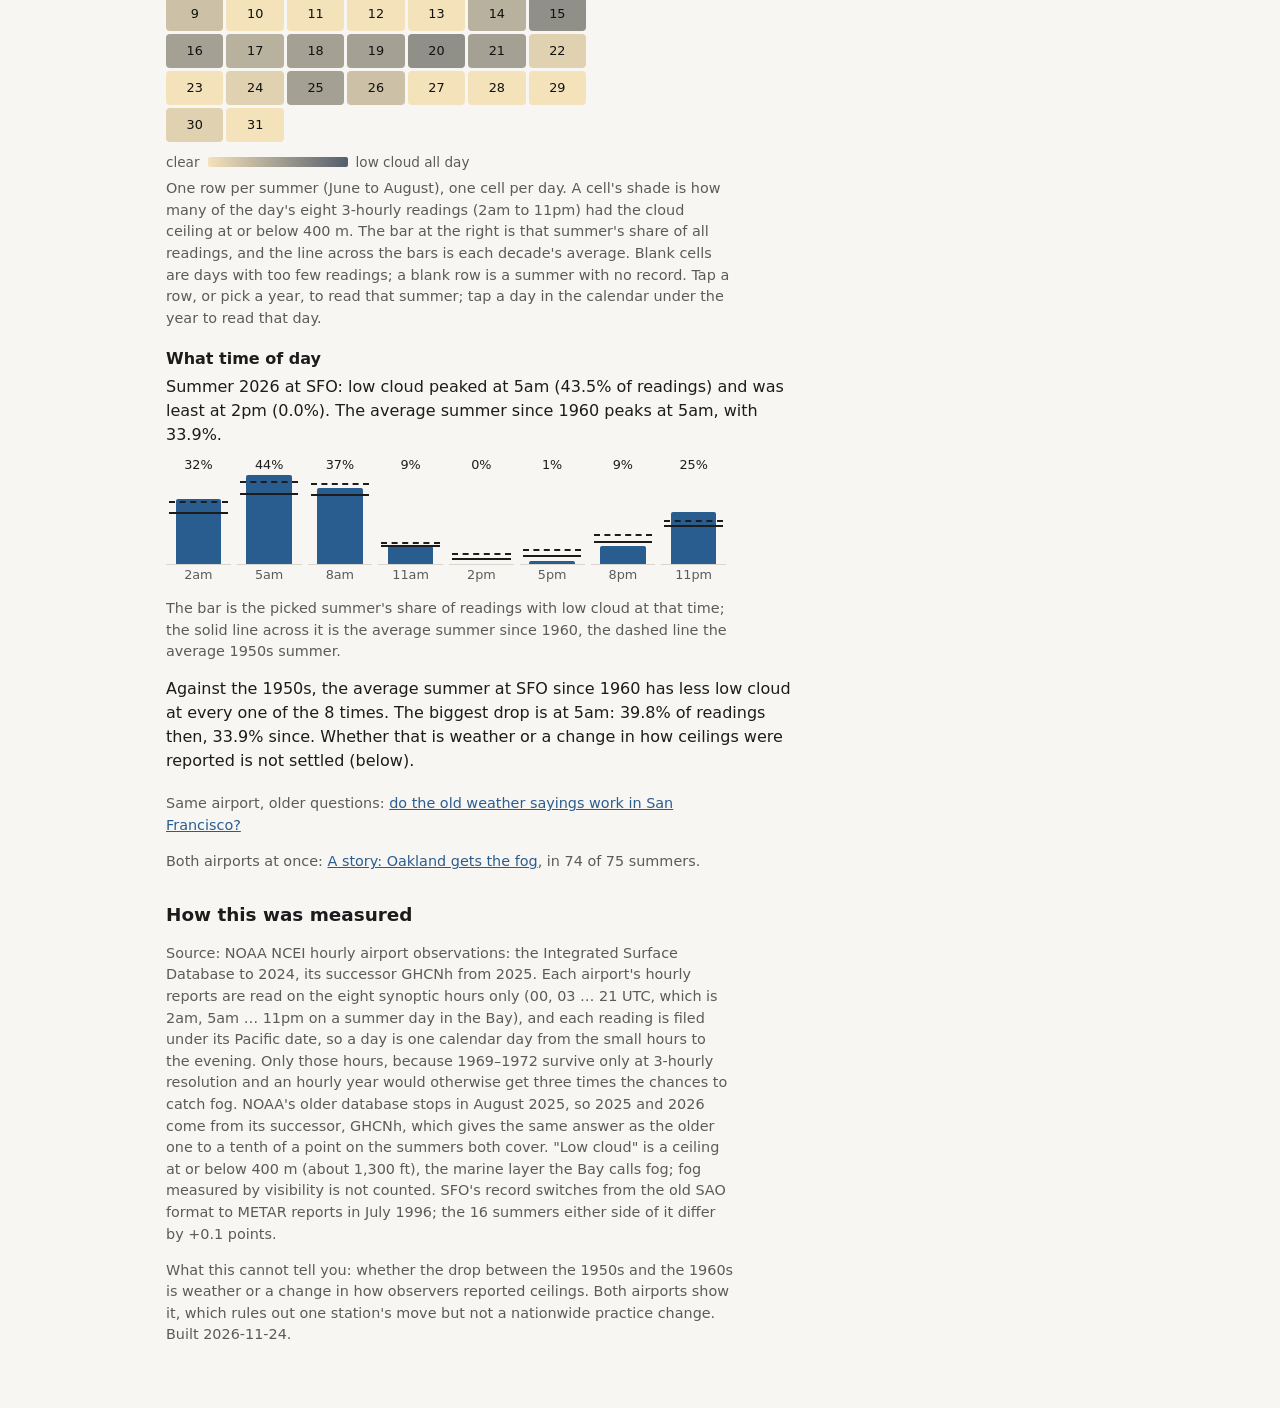
==== commit bcff7975: "Update fog-decades 2026-11-24 🤖 Generated with [Claude Code](https://claude.com/claude-code)" ====
--- a/index.html
+++ b/index.html
@@ -91,9 +91,9 @@
       <select id="year" aria-label="Summer"></select>
       <button type="button" id="next" aria-label="Later summer">&rsaquo;</button>
     </div>
-    <div class="days" id="days" role="group"></div>
     <p id="readout" aria-live="polite"></p>
     <p class="share"><a id="permalink" href="#sfo">Link to this summer</a></p>
+    <div class="days" id="days" role="group"></div>
     <div class="legend">clear <i id="ramp"></i> low cloud all day</div>
     <figcaption>One row per summer (June to August), one cell per day. A cell's shade is how many of the
       day's eight 3-hourly readings (2am to 11pm) had the cloud ceiling at or below <span class="lowm">400</span> m. The bar at the right is
